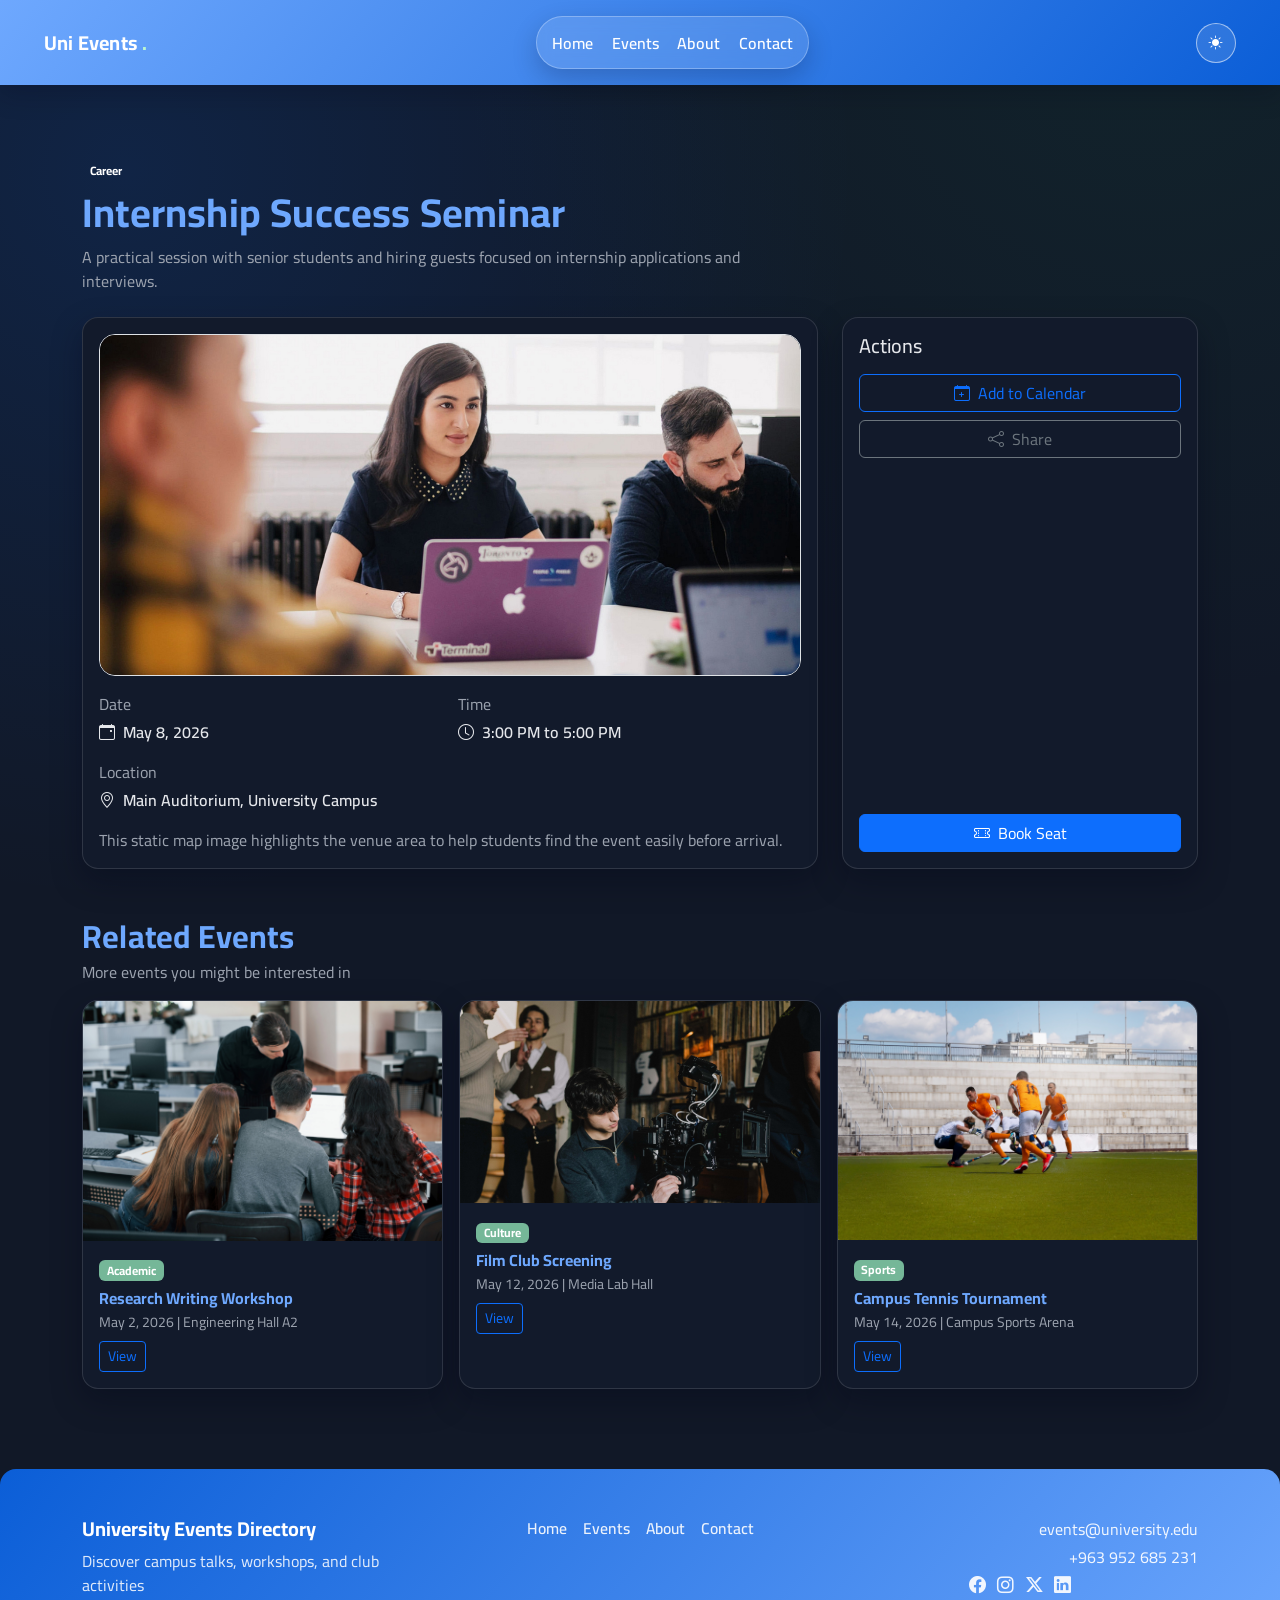
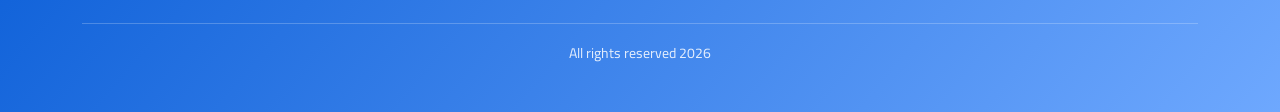
==== event.html @ 45caeee7 "Add files via upload" ====
<!DOCTYPE html>
<html lang="en">
<head>
	<meta charset="UTF-8">
	<meta name="viewport" content="width=device-width, initial-scale=1.0">
	<title>Event Details - University Events Directory</title>
	<link href="https://cdn.jsdelivr.net/npm/bootstrap@5.3.3/dist/css/bootstrap.min.css" rel="stylesheet">
	<link href="https://cdn.jsdelivr.net/npm/bootstrap-icons@1.11.3/font/bootstrap-icons.css" rel="stylesheet">
	<link rel="stylesheet" href="assets/css/style.css">
</head>
<body>
	<header id="app-nav"></header>

	<main class="page-main">
		<! -- Event details section with main event information and related events -->
		<section class="section-box">
			<div class="container">
				<div class="row mb-4">
					<div class="col-12 col-lg-8">
						<span id="eventCategory" class="badge mb-2">Career</span>
						<h1 id="eventTitle" class="title mb-2">Internship Success Seminar</h1>
						<p id="eventIntro" class="text-soft mb-0">A practical session with senior students and hiring guests focused on internship applications and interviews.</p>
					</div>
				</div>

				<div class="row g-4 align-items-stretch">
					<div class="col-12 col-xl-8">
						<article class="card event-card h-100">
							<div class="card-body">
								<div class="rounded-4 overflow-hidden border mb-3">
									<img id="eventMainImage" src="assets/img/index/internship.jpg" class="img-fluid w-100 event-detail-img" alt="Event image">
								</div>

								<div class="row g-3 mb-3">
									<div class="col-12 col-md-6">
										<p class="mb-1 text-soft">Date</p>
										<p id="eventDate" class="mb-0 fw-semibold"><i class="bi bi-calendar-event me-2"></i>May 8, 2026</p>
									</div>
									<div class="col-12 col-md-6">
										<p class="mb-1 text-soft">Time</p>
										<p id="eventTime" class="mb-0 fw-semibold"><i class="bi bi-clock me-2"></i>3:00 PM to 5:00 PM</p>
									</div>
									<div class="col-12">
										<p class="mb-1 text-soft">Location</p>
										<p id="eventLocation" class="mb-0 fw-semibold"><i class="bi bi-geo-alt me-2"></i>Main Auditorium, University Campus</p>
									</div>
								</div>

								<p class="mt-3 mb-0 text-soft">This static map image highlights the venue area to help students find the event easily before arrival.</p>
							</div>
						</article>
					</div>
					<!-- Action buttons for calendar, sharing, and booking -->
					<div class="col-12 col-xl-4">
						<div class="card event-card h-100">
							<div class="card-body d-flex flex-column">
								<h2 class="h5 mb-3">Actions</h2>
								<a id="eventCalendarBtn" class="btn btn-outline-primary mb-2" href="https://calendar.google.com/calendar/render?action=TEMPLATE&text=Internship+Success+Seminar&dates=20260508T150000/20260508T170000&details=Career+seminar+for+internship+success&location=Main+Auditorium" target="_blank" rel="noopener noreferrer">
									<i class="bi bi-calendar-plus me-2"></i>Add to Calendar
								</a>
								<button type="button" id="shareEventBtn" class="btn btn-outline-secondary mb-2" aria-label="Share this event">
									<i class="bi bi-share me-2"></i>Share
								</button>
								<button type="button" class="btn btn-primary mt-auto" data-bs-toggle="modal" data-bs-target="#bookSeatModal">
									<i class="bi bi-ticket-perforated me-2"></i>Book Seat
								</button>
							</div>
						</div>
					</div>
				</div>
				<! related events section -->
				<div class="row mt-5 mb-3">
					<div class="col-12">
						<h2 class="title mb-1">Related Events</h2>
						<p class="text-soft mb-0">More events you might be interested in</p>
					</div>
				</div>

				<div class="row g-3" id="related-events">
					<div class="col-12 col-md-6 col-lg-4 related-event-col" data-cat="academic" data-date="2026-05-02" data-location="Engineering Hall A2" data-description="Learn practical frameworks for research writing and citation with faculty mentors.">
						<article class="card event-card h-100">
							<img src="assets/img/index/workshop.jpg" class="card-img-top" alt="Research writing workshop">
							<div class="card-body">
								<span class="badge mb-2">Academic</span>
								<h3 class="card-title h6 mb-1">Research Writing Workshop</h3>
								<p class="card-text small mb-2">May 2, 2026 | Engineering Hall A2</p>
								<a href="event.html" class="btn btn-sm btn-outline-primary">View</a>
							</div>
						</article>
					</div>

					<div class="col-12 col-md-6 col-lg-4 related-event-col" data-cat="culture" data-date="2026-05-12" data-location="Media Lab Hall" data-description="Weekly screening followed by moderated discussion with student film hosts.">
						<article class="card event-card h-100">
							<img src="assets/img/index/film.jpg" class="card-img-top" alt="Film club screening">
							<div class="card-body">
								<span class="badge mb-2">Culture</span>
								<h3 class="card-title h6 mb-1">Film Club Screening</h3>
								<p class="card-text small mb-2">May 12, 2026 | Media Lab Hall</p>
								<a href="event.html" class="btn btn-sm btn-outline-primary">View</a>
							</div>
						</article>
					</div>

					<div class="col-12 col-md-6 col-lg-4 related-event-col" data-cat="sports" data-date="2026-05-14" data-location="Campus Sports Arena" data-description="Singles and doubles matches with coaching support and friendly campus competition.">
						<article class="card event-card h-100">
							<img src="assets/img/index/football.jpg" class="card-img-top" alt="Campus tennis tournament">
							<div class="card-body">
								<span class="badge mb-2">Sports</span>
								<h3 class="card-title h6 mb-1">Campus Tennis Tournament</h3>
								<p class="card-text small mb-2">May 14, 2026 | Campus Sports Arena</p>
								<a href="event.html" class="btn btn-sm btn-outline-primary">View</a>
							</div>
						</article>
					</div>
				</div>
			</div>
		</section>
	</main>

	<div class="modal fade" id="bookSeatModal" tabindex="-1" aria-labelledby="bookSeatModalLabel" aria-hidden="true">
		<div class="modal-dialog modal-dialog-centered">
			<div class="modal-content">
				<div class="modal-header">
					<h2 class="modal-title fs-5" id="bookSeatModalLabel">Booking Confirmation</h2>
					<button type="button" class="btn-close" data-bs-dismiss="modal" aria-label="Close"></button>
				</div>
				<div class="modal-body">
					<span id="bookingMessage">Your seat has been reserved for the Internship Success Seminar. Please check your email for confirmation details</span>
				</div>
				<div class="modal-footer">
					<button type="button" class="btn btn-primary" data-bs-dismiss="modal">Done</button>
				</div>
			</div>
		</div>
	</div>

	<div class="toast-container position-fixed bottom-0 end-0 p-3">
		<div id="shareToast" class="toast align-items-center text-bg-dark border-0" role="status" aria-live="polite" aria-atomic="true">
			<div class="d-flex">
				<div class="toast-body" id="shareToastText">Event link copied.</div>
				<button type="button" class="btn-close btn-close-white me-2 m-auto" data-bs-dismiss="toast" aria-label="Close"></button>
			</div>
		</div>
	</div>

	<footer id="app-footer"></footer>

	<button id="top-btn" class="top-btn" aria-label="Scroll to top">
		<i class="bi bi-arrow-up"></i>
	</button>

	<script src="https://cdn.jsdelivr.net/npm/bootstrap@5.3.3/dist/js/bootstrap.bundle.min.js"></script>
	<script src="assets/js/main.js"></script>
</body>
</html>
---- assets/css/style.css ----
@import url("https://fonts.googleapis.com/css2?family=Cairo:wght@400;600;700&display=swap");

/* theme vars */
:root {
	--primary: #0d6efd;
	--secondary: #198754;
	--background: #f8f9fa;
	--text: #1f2937;
	--surface: #ffffff;
	--muted: #6b7280;
	--line: rgba(15, 23, 42, 0.08);
	--glow: 0 16px 40px rgba(13, 110, 253, 0.16);
}

/* dark vars */
.dark-mode {
	--primary: #6ea8fe;
	--secondary: #75b798;
	--background: #111827;
	--text: #e5e7eb;
	--surface: #121a2b;
	--muted: #9ca3af;
	--line: rgba(255, 255, 255, 0.12);
	--glow: 0 16px 40px rgba(17, 24, 39, 0.45);
}

/* nav style */
.nav-wrap {
	position: sticky;
	top: 0;
	z-index: 1030;
	background: linear-gradient(130deg, var(--primary), #0b5ed7);
	backdrop-filter: blur(7px);
	box-shadow: 0 10px 24px rgba(2, 6, 23, 0.2);
}

.nav-shell {
	padding-top: 0.3rem;
	padding-bottom: 0.3rem;
}

.nav-wrap .navbar-brand,
.nav-wrap .nav-link {
	color: #ffffff;
}

.brand-dot {
	color: #bbf7d0;
}

.nav-wrap .navbar-brand {
	font-size: 1.25rem;
	letter-spacing: 0.2px;
}

.nav-wrap .navbar-toggler {
	border-color: rgba(255, 255, 255, 0.35);
}

.nav-wrap .navbar-toggler:focus {
	box-shadow: 0 0 0 0.2rem rgba(255, 255, 255, 0.25);
}

.nav-wrap .navbar-toggler-icon {
	filter: brightness(0) invert(1);
}

.nav-wrap .nav-link {
	padding: 0.45rem 0.8rem;
	border-radius: 999px;
	font-weight: 600;
	transition: background-color 0.2s ease, transform 0.2s ease;
}

.nav-wrap .nav-link:hover {
	color: #ffffff;
	background-color: rgba(255, 255, 255, 0.18);
	transform: translateY(-1px);
}

.mode-btn {
	width: 40px;
	height: 40px;
	display: inline-flex;
	align-items: center;
	justify-content: center;
	border-radius: 50%;
	border: 1px solid rgba(255, 255, 255, 0.55);
	background-color: rgba(255, 255, 255, 0.12);
	color: #ffffff;
}

.mode-btn:hover {
	background-color: rgba(255, 255, 255, 0.24);
	color: #ffffff;
}

@media (min-width: 992px) {
	.nav-wrap .navbar-collapse {
		display: flex !important;
		align-items: center;
	}

	.nav-wrap .navbar-nav {
		margin: 0 auto !important;
		padding: 0.35rem 0.45rem;
		border-radius: 999px;
		background-color: rgba(255, 255, 255, 0.12);
		border: 1px solid rgba(255, 255, 255, 0.28);
		backdrop-filter: blur(8px);
		box-shadow: 0 10px 26px rgba(2, 6, 23, 0.2);
	}

	.nav-wrap .nav-item + .nav-item {
		margin-left: 0.15rem;
	}

	.nav-wrap .nav-link {
		padding: 0.5rem 1rem;
	}

	#mode-btn {
		margin-left: 0.9rem;
	}
}

@media (min-width: 1200px) {
	.nav-shell {
		width: min(1500px, 95vw);
		max-width: none;
		padding-top: 0.5rem;
		padding-bottom: 0.5rem;
	}
}

/* footer style */
.foot-wrap {
	margin-top: 1.5rem;
	background: linear-gradient(130deg, #0b5ed7, var(--primary));
	color: #ffffff;
	border-top-left-radius: 1rem;
	border-top-right-radius: 1rem;
}

.foot-title {
	font-weight: 700;
}

.foot-copy {
	color: rgba(255, 255, 255, 0.86);
}

.foot-col {
	display: flex;
	flex-direction: column;
	justify-content: center;
	height: 100%;
}

.foot-nav {
	display: flex;
	gap: 1rem;
	flex-wrap: wrap;
	justify-content: center;
}

.foot-link {
	color: #ffffff;
	text-decoration: none;
	font-size: 0.98rem;
	font-weight: 600;
	opacity: 0.9;
}

.foot-link:hover {
	color: #ffffff;
	opacity: 1;
	text-decoration: underline;
}

.foot-contact a {
	color: rgba(255, 255, 255, 0.92);
	text-decoration: none;
}

.foot-contact a:hover {
	color: #ffffff;
	text-decoration: underline;
}

.foot-social {
	display: flex;
	gap: 0.7rem;
	justify-content: center;
}

.foot-social a {
	color: #ffffff;
	font-size: 1.05rem;
	line-height: 1;
	opacity: 0.92;
}

.foot-social a:hover {
	opacity: 1;
}

.foot-bottom {
	margin-top: 1.6rem;
	padding-top: 1rem;
	text-align: center;
	border-top: 1px solid rgba(255, 255, 255, 0.22);
}

/* base layout */
body {
	font-family: "Cairo", sans-serif;
	background-color: var(--background);
	background-image: radial-gradient(circle at 10% 10%, rgba(13, 110, 253, 0.14), transparent 38%),
		radial-gradient(circle at 90% 0%, rgba(25, 135, 84, 0.1), transparent 34%);
	color: var(--text);
	transition: background-color 0.3s ease, color 0.3s ease;
}

.page-main {
	min-height: 70vh;
	padding-top: 1rem;
}

.section-box {
	padding: 3.5rem 0;
}

.title {
	font-weight: 700;
	color: var(--primary);
	letter-spacing: 0.2px;
}

.text-soft {
	color: var(--muted);
}

/* carousel style */
.hero-img {
	height: 450px;
	object-fit: cover;
}

#eventHero {
	border-radius: 1rem;
	overflow: hidden;
	box-shadow: var(--glow);
}

.hero-note {
	background: rgba(0, 0, 0, 0.45);
	border-radius: 0.75rem;
	padding: 0.75rem 1rem;
}

/* category buttons */
.cat-btn {
	cursor: pointer;
	background-color: var(--secondary);
	color: #ffffff;
	border: none;
	margin: 0.3rem;
	padding: 0.55rem 1rem;
	font-size: 0.95rem;
	font-weight: 600;
	transition: transform 0.2s ease, box-shadow 0.2s ease;
}

.cat-btn.active {
	background-color: var(--primary);
	box-shadow: 0 8px 18px rgba(13, 110, 253, 0.35);
}

.cat-btn:hover {
	transform: translateY(-2px);
}

/* dark category colors */
.dark-mode .bg-body-tertiary {
	background-color: #182233 !important;
}

.dark-mode .cat-btn {
	background-color: #2f855a;
	color: #f9fafb;
}

.dark-mode .cat-btn.active {
	background-color: #3b82f6;
}

/* card style */
.event-card {
	background-color: var(--surface);
	color: var(--text);
	border: 1px solid var(--line);
	border-radius: 1rem;
	overflow: hidden;
	box-shadow: 0 10px 26px rgba(15, 23, 42, 0.08);
	transition: transform 0.25s ease, box-shadow 0.25s ease;
}

.event-card:hover {
	transform: translateY(-6px);
	box-shadow: 0 18px 36px rgba(15, 23, 42, 0.16);
}

.event-card .card-title {
	color: var(--primary);
	font-weight: 700;
}

.event-card .badge {
	background-color: var(--secondary);
}

.event-card .card-text {
	color: var(--muted);
}

.dark-mode .event-card {
	box-shadow: 0 12px 30px rgba(2, 6, 23, 0.34);
}

.event-img {
	height: 220px;
	object-fit: cover;
}

.event-detail-img {
	height: 340px;
	object-fit: cover;
}

.event-map-img {
	height: 300px;
	object-fit: cover;
}

/* form style */
.form-box {
	border: 1px solid var(--line);
	border-radius: 0.75rem;
	padding: 1.25rem;
	background-color: color-mix(in srgb, var(--surface) 85%, transparent);
}

.dark-mode .form-box {
	background-color: color-mix(in srgb, var(--surface) 90%, transparent);
}

/* modal style */
.modal-content {
	background-color: var(--surface);
	color: var(--text);
}

.modal-header,
.modal-footer {
	border-color: var(--line);
}

.dark-mode .modal-content {
	background-color: #121a2b;
	border-color: var(--line);
	color: var(--text);
}

.dark-mode .modal-header,
.dark-mode .modal-footer {
	border-color: var(--line);
}

.dark-mode .btn-close {
	filter: invert(1) grayscale(100%) brightness(200%);
}

#bookingMessage {
	color: var(--text);
}

/* about accordion */
.about-accordion .accordion-button {
	font-weight: 600;
	color: var(--text);
	background-color: var(--surface);
}

.about-accordion .accordion-button:not(.collapsed) {
	color: var(--primary);
	background-color: color-mix(in srgb, var(--surface) 88%, var(--primary) 12%);
	box-shadow: none;
}

.about-accordion .accordion-button::after {
	filter: none;
}

.about-accordion .accordion-body {
	color: var(--muted);
	background-color: var(--surface);
}

.dark-mode .about-accordion .accordion-item {
	background-color: var(--surface);
	border-color: var(--line);
}

.dark-mode .about-accordion .accordion-button {
	color: var(--text);
	background-color: #121a2b;
	box-shadow: none;
}

.dark-mode .about-accordion .accordion-button:not(.collapsed) {
	color: var(--primary);
	background-color: #182233;
}

.dark-mode .about-accordion .accordion-button::after {
	filter: invert(1) grayscale(100%) brightness(180%);
}

.dark-mode .about-accordion .accordion-body {
	color: var(--muted);
	background-color: #121a2b;
}

/* top button */
.top-btn {
	position: fixed;
	right: 1.25rem;
	bottom: 1.25rem;
	width: 44px;
	height: 44px;
	border: none;
	border-radius: 50%;
	background-color: var(--secondary);
	color: #ffffff;
	font-size: 1.15rem;
	display: none;
	z-index: 1000;
	box-shadow: 0 10px 24px rgba(2, 6, 23, 0.26);
}

.top-btn.show {
	display: inline-flex;
	align-items: center;
	justify-content: center;
}

.top-btn:hover {
	transform: translateY(-2px);
}

/* responsive tweak */
@media (max-width: 767.98px) {
	.section-box {
		padding: 2.1rem 0;
	}

	.hero-img {
		height: 280px;
	}

	.event-detail-img,
	.event-map-img {
		height: 220px;
	}

	.title {
		font-size: 1.4rem;
	}

	.nav-wrap .navbar-collapse {
		margin-top: 0.75rem;
		padding: 0.7rem;
		border-radius: 0.8rem;
		background-color: rgba(3, 7, 18, 0.23);
	}

	.nav-wrap .nav-link {
		display: inline-block;
		margin-bottom: 0.3rem;
	}

	#mode-btn {
		margin-top: 0.4rem;
	}

	.foot-nav {
		gap: 0.7rem;
	}

	.foot-social {
		justify-content: center;
	}

	.foot-wrap {
		border-top-left-radius: 0;
		border-top-right-radius: 0;
	}

	.foot-col {
		height: auto;
	}
}
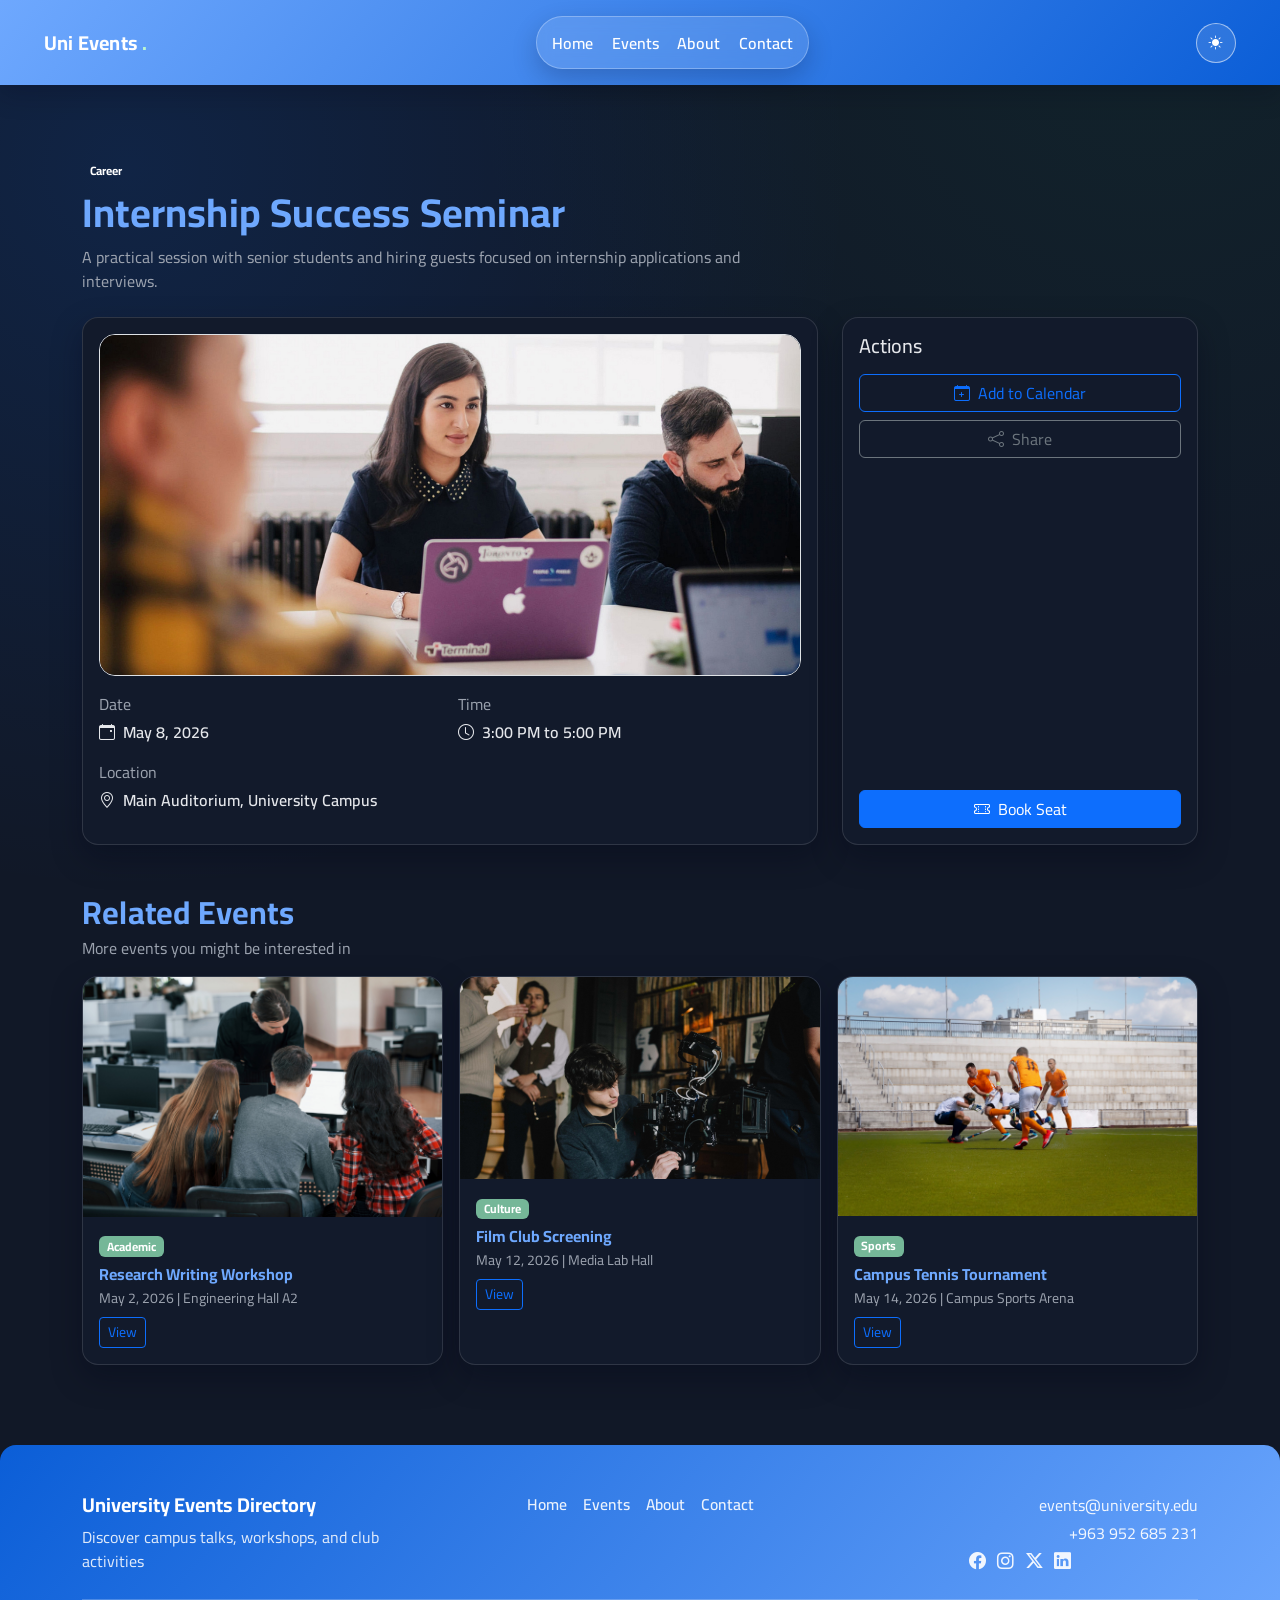
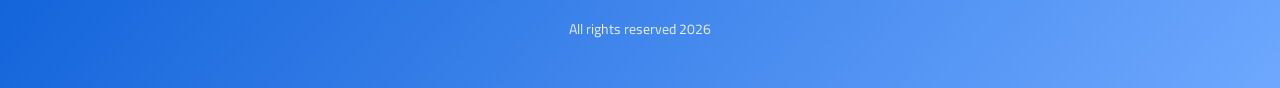
==== commit 467fffe0: "Update event.html" ====
--- a/event.html
+++ b/event.html
@@ -46,7 +46,6 @@
 									</div>
 								</div>
 
-								<p class="mt-3 mb-0 text-soft">This static map image highlights the venue area to help students find the event easily before arrival.</p>
 							</div>
 						</article>
 					</div>
